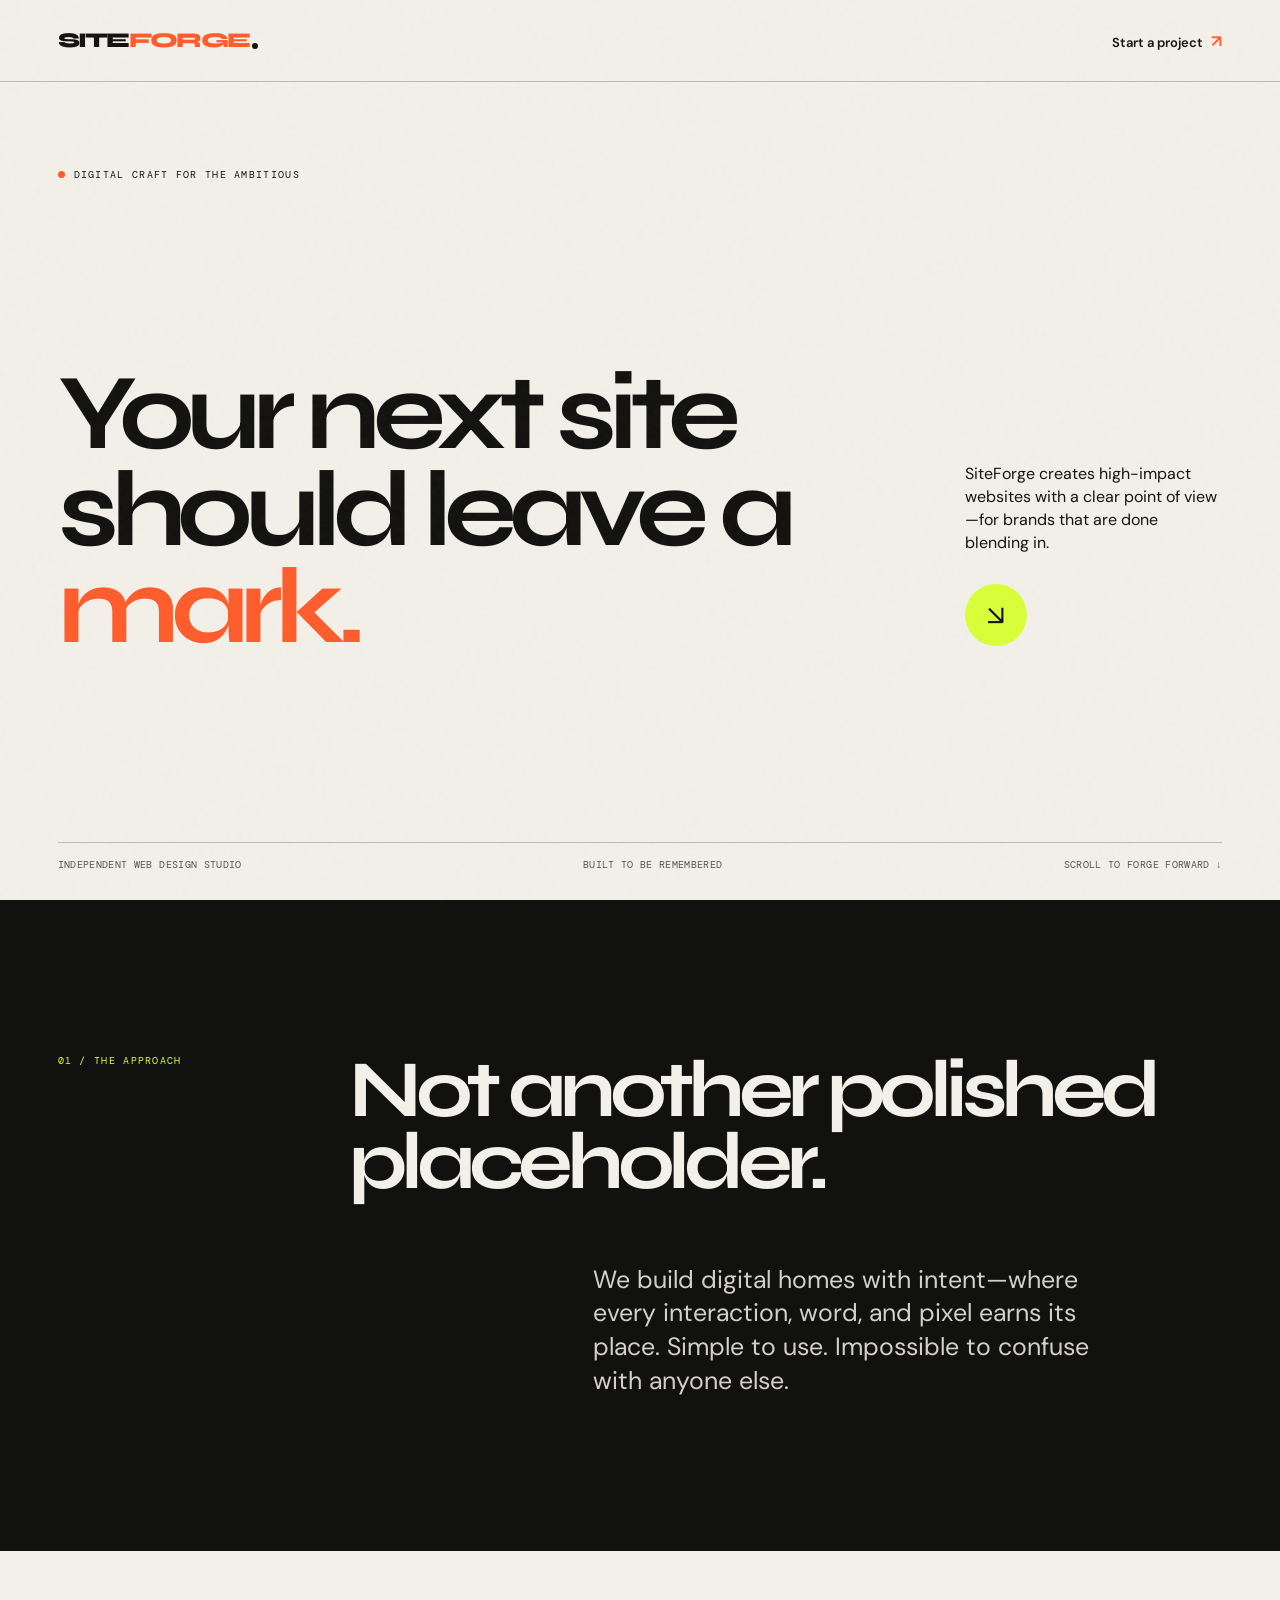
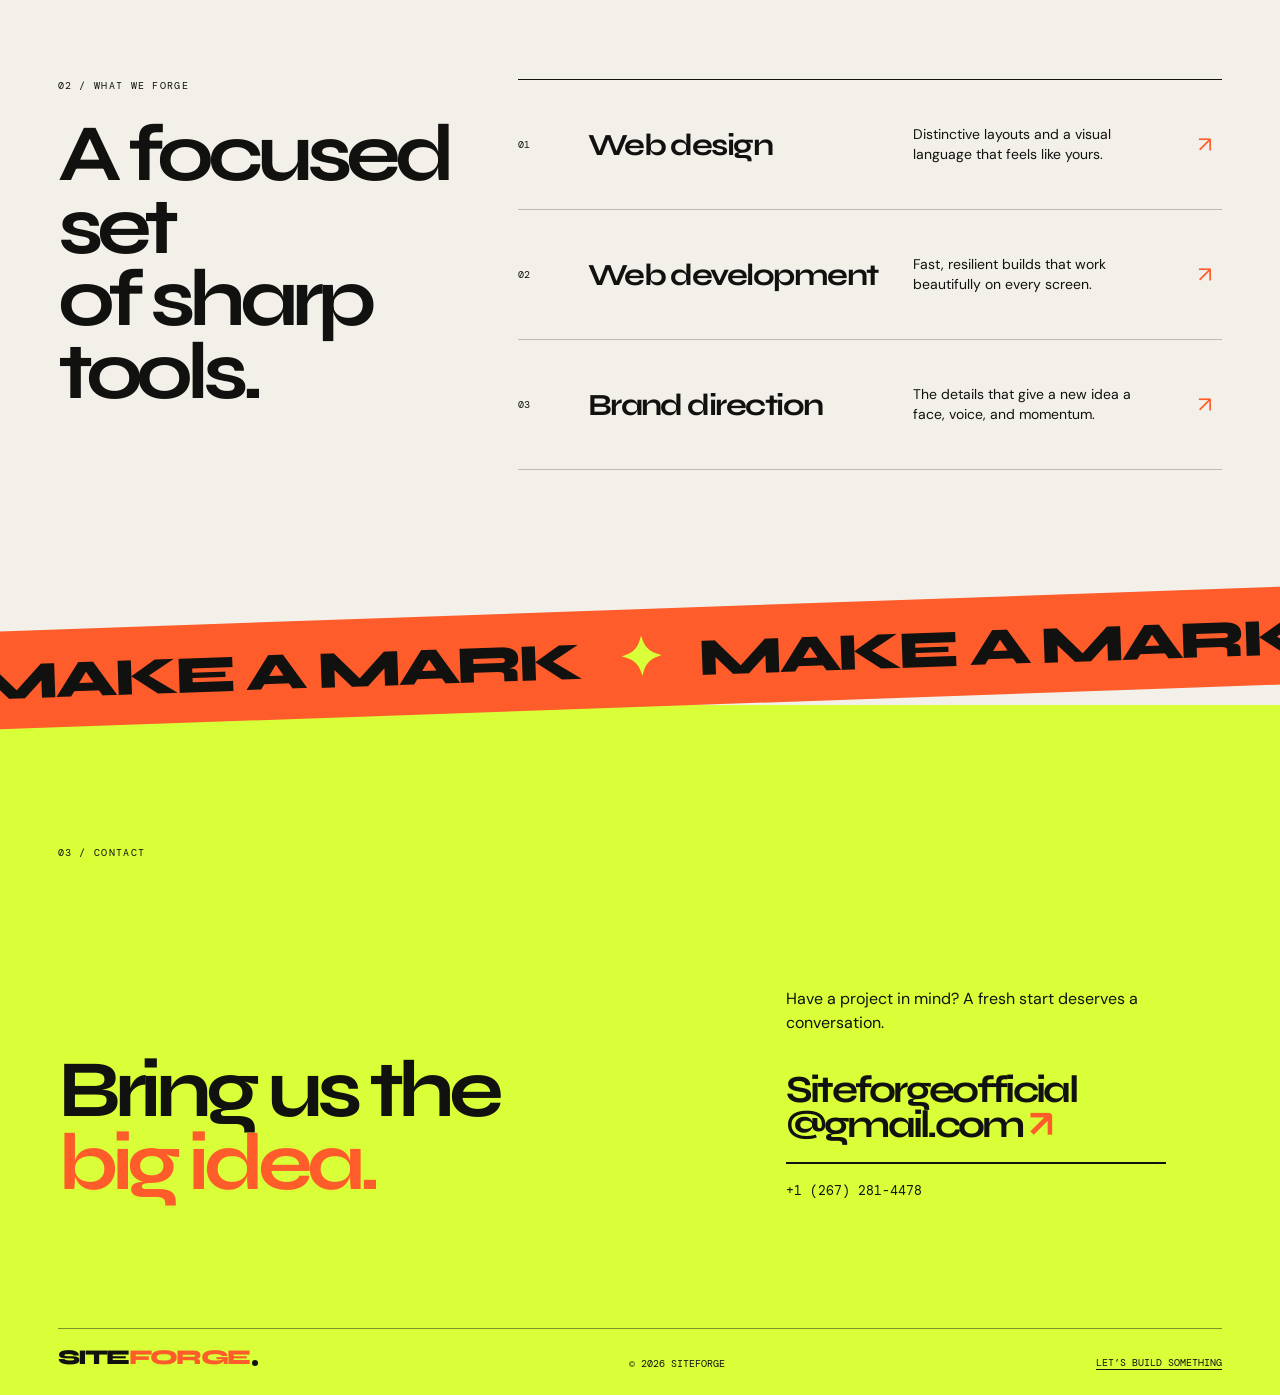
==== index.html @ 3c67f2af "Create SiteForge web design landing page" ====
<!doctype html>
<html lang="en">
  <head>
    <meta charset="UTF-8" />
    <meta name="viewport" content="width=device-width, initial-scale=1.0" />
    <meta name="description" content="SiteForge builds sharp, memorable websites for businesses ready to be seen." />
    <title>SiteForge — Websites with an edge</title>
    <link rel="preconnect" href="https://fonts.googleapis.com" />
    <link rel="preconnect" href="https://fonts.gstatic.com" crossorigin />
    <link href="https://fonts.googleapis.com/css2?family=DM+Mono:wght@400;500&family=DM+Sans:opsz,wght@9..40,400;9..40,500;9..40,600;9..40,700&family=Syne:wght@600;700;800&display=swap" rel="stylesheet" />
    <link rel="stylesheet" href="style.css" />
  </head>
  <body>
    <div class="noise" aria-hidden="true"></div>
    <header class="site-header">
      <a class="logo" href="#top" aria-label="SiteForge home">SITE<span>FORGE</span><i></i></a>
      <a class="header-link" href="#contact">Start a project <span>↗</span></a>
    </header>

    <main id="top">
      <section class="hero" aria-labelledby="hero-title">
        <div class="eyebrow"><span></span> Digital craft for the ambitious</div>
        <div class="hero-main">
          <h1 id="hero-title">Your next site<br />should leave a <em>mark.</em></h1>
          <div class="hero-side">
            <p>SiteForge creates high-impact websites with a clear point of view—for brands that are done blending in.</p>
            <a class="round-button" href="#contact" aria-label="Get in touch">↘</a>
          </div>
        </div>
        <div class="hero-footer">
          <span>Independent web design studio</span>
          <span>Built to be remembered</span>
          <span>Scroll to forge forward ↓</span>
        </div>
      </section>

      <section class="statement" aria-label="What SiteForge does">
        <p class="section-label">01 / The approach</p>
        <div>
          <h2>Not another polished<br />placeholder.</h2>
          <p class="statement-copy">We build digital homes with intent—where every interaction, word, and pixel earns its place. Simple to use. Impossible to confuse with anyone else.</p>
        </div>
      </section>

      <section class="services" aria-labelledby="services-title">
        <div class="services-intro">
          <p class="section-label">02 / What we forge</p>
          <h2 id="services-title">A focused set<br />of sharp tools.</h2>
        </div>
        <div class="service-list">
          <article class="service-item">
            <span class="service-number">01</span>
            <h3>Web design</h3>
            <p>Distinctive layouts and a visual language that feels like yours.</p>
            <span class="service-arrow">↗</span>
          </article>
          <article class="service-item">
            <span class="service-number">02</span>
            <h3>Web development</h3>
            <p>Fast, resilient builds that work beautifully on every screen.</p>
            <span class="service-arrow">↗</span>
          </article>
          <article class="service-item">
            <span class="service-number">03</span>
            <h3>Brand direction</h3>
            <p>The details that give a new idea a face, voice, and momentum.</p>
            <span class="service-arrow">↗</span>
          </article>
        </div>
      </section>

      <section class="marquee" aria-hidden="true">
        <div>MAKE A MARK <b>✦</b> MAKE A MARK <b>✦</b> MAKE A MARK <b>✦</b> MAKE A MARK <b>✦</b></div>
      </section>

      <section class="contact" id="contact" aria-labelledby="contact-title">
        <p class="section-label">03 / Contact</p>
        <div class="contact-content">
          <h2 id="contact-title">Bring us the<br /><em>big idea.</em></h2>
          <div class="contact-details">
            <p>Have a project in mind? A fresh start deserves a conversation.</p>
            <a class="email-link" href="mailto:Siteforgeofficial@gmail.com">Siteforgeofficial<br />@gmail.com <span>↗</span></a>
            <a class="phone-link" href="tel:+12672814478">+1 (267) 281-4478</a>
          </div>
        </div>
        <footer>
          <a class="logo footer-logo" href="#top">SITE<span>FORGE</span><i></i></a>
          <span>© 2026 SiteForge</span>
          <a href="mailto:Siteforgeofficial@gmail.com">Let’s build something</a>
        </footer>
      </section>
    </main>
    <script src="script.js"></script>
  </body>
</html>
---- style.css ----
:root { --ink:#11110f; --paper:#f3f0e9; --acid:#d9ff38; --orange:#ff5c2b; --line:rgba(17,17,15,.24); }
* { box-sizing:border-box; }
html { scroll-behavior:smooth; }
body { margin:0; background:var(--paper); color:var(--ink); font-family:"DM Sans",sans-serif; overflow-x:hidden; }
.noise { position:fixed; inset:0; opacity:.07; pointer-events:none; z-index:10; background-image:url("data:image/svg+xml,%3Csvg viewBox='0 0 180 180' xmlns='http://www.w3.org/2000/svg'%3E%3Cfilter id='n'%3E%3CfeTurbulence type='fractalNoise' baseFrequency='.9' numOctaves='4' stitchTiles='stitch'/%3E%3C/filter%3E%3Crect width='100%25' height='100%25' filter='url(%23n)' opacity='.55'/%3E%3C/svg%3E"); }
.site-header { height:82px; display:flex; align-items:center; justify-content:space-between; padding:0 4.5vw; border-bottom:1px solid var(--line); }
.logo { color:var(--ink); text-decoration:none; font-family:"Syne",sans-serif; font-size:21px; font-weight:800; letter-spacing:-1.7px; position:relative; display:inline-flex; align-items:center; }
.logo span { color:var(--orange); }.logo i { background:var(--ink); width:6px; height:6px; border-radius:50%; margin-left:3px; align-self:flex-end; margin-bottom:4px; }
.header-link { font-size:13px; color:var(--ink); text-decoration:none; font-weight:600; }.header-link span { color:var(--orange); font-size:17px; margin-left:5px; }
.hero { min-height:calc(100vh - 82px); padding:9.5vh 4.5vw 3.2vh; display:flex; flex-direction:column; justify-content:space-between; }
.eyebrow,.section-label { text-transform:uppercase; letter-spacing:1.3px; font-family:"DM Mono",monospace; font-size:10px; }.eyebrow { display:flex; align-items:center; gap:9px; }.eyebrow span { width:7px; height:7px; background:var(--orange); border-radius:50%; }
.hero-main { display:grid; grid-template-columns:minmax(0,1.8fr) minmax(250px,.55fr); align-items:end; gap:5vw; margin:7vh 0; }
h1,h2,h3,p { margin:0; } h1,h2 { font-family:"Syne",sans-serif; font-weight:700; letter-spacing:-.075em; line-height:.9; }
h1 { font-size:clamp(3.8rem,8.4vw,9.2rem); max-width:1050px; } em { font-style:normal; color:var(--orange); }
.hero-side { padding-bottom:10px; }.hero-side p { font-size:16px; line-height:1.45; max-width:280px; margin-bottom:30px; }
.round-button { height:62px; width:62px; border-radius:50%; display:grid; place-items:center; background:var(--acid); color:var(--ink); font-size:28px; text-decoration:none; transition:transform .25s, background .25s; }.round-button:hover { transform:rotate(45deg) scale(1.1); background:var(--orange); }
.hero-footer { display:flex; justify-content:space-between; font-family:"DM Mono",monospace; font-size:10px; letter-spacing:.35px; text-transform:uppercase; color:#55534d; border-top:1px solid var(--line); padding-top:15px; }
.statement { background:var(--ink); color:var(--paper); padding:12vw 4.5vw; display:grid; grid-template-columns:25% 1fr; }.statement .section-label { color:var(--acid); }.statement h2,.services h2,.contact h2 { font-size:clamp(3rem,6.3vw,7rem); }.statement-copy { max-width:520px; font-size:clamp(17px,2vw,25px); line-height:1.35; margin:5vw 0 0 28%; color:#d4d0c8; }
.services { padding:10vw 4.5vw 11vw; display:grid; grid-template-columns:34% 1fr; gap:5vw; }.services h2 { margin-top:26px; }.service-list { border-top:1px solid var(--ink); }.service-item { display:grid; grid-template-columns:50px 1.15fr 1fr 24px; align-items:center; gap:20px; min-height:130px; border-bottom:1px solid var(--line); transition:padding .3s,background .3s; }.service-item:hover { padding:0 20px; background:var(--acid); }.service-number { font:10px "DM Mono",monospace; }.service-item h3 { font-family:"Syne",sans-serif; font-size:clamp(20px,2.4vw,34px); letter-spacing:-.05em; }.service-item p { font-size:14px; line-height:1.4; max-width:235px; }.service-arrow { font-size:22px; color:var(--orange); }.service-item:hover .service-arrow { color:var(--ink); }
.marquee { background:var(--orange); white-space:nowrap; overflow:hidden; padding:17px 0 15px; transform:rotate(-2deg) scale(1.04); position:relative; z-index:2; }.marquee div { font-family:"Syne",sans-serif; font-size:clamp(26px,4vw,54px); font-weight:800; letter-spacing:-.06em; animation:slide 20s linear infinite; }.marquee b { color:var(--acid); margin:0 24px; } @keyframes slide { to { transform:translateX(-30%); } }
.contact { background:var(--acid); min-height:690px; padding:11vw 4.5vw 25px; display:flex; flex-direction:column; justify-content:space-between; }.contact-content { display:grid; grid-template-columns:1.25fr .75fr; align-items:end; margin:8vw 0; }.contact h2 em { color:var(--orange); }.contact-details { max-width:380px; }.contact-details > p { line-height:1.45; font-size:16px; margin-bottom:38px; }.email-link { font-family:"Syne",sans-serif; font-size:clamp(25px,3vw,45px); font-weight:700; letter-spacing:-.07em; line-height:.92; color:var(--ink); text-decoration:none; display:block; border-bottom:2px solid var(--ink); padding-bottom:19px; }.email-link span { color:var(--orange); font-family:"DM Sans",sans-serif; }.phone-link { color:var(--ink); font-family:"DM Mono",monospace; text-decoration:none; font-size:13px; display:inline-block; margin-top:18px; } footer { display:flex; justify-content:space-between; align-items:end; border-top:1px solid rgba(17,17,15,.45); padding-top:16px; font:10px "DM Mono",monospace; text-transform:uppercase; } footer a:not(.logo) { color:var(--ink); text-decoration:none; border-bottom:1px solid var(--ink); }
@media (max-width:700px) { .site-header { height:65px; padding:0 20px; }.header-link { font-size:11px; }.hero { min-height:calc(100vh - 65px); padding:7vh 20px 20px; }.hero-main { display:block; margin:auto 0 5vh; }.hero-side { display:flex; justify-content:space-between; align-items:end; gap:20px; margin-top:34px; }.hero-side p { font-size:14px; margin:0; }.round-button { flex:0 0 52px; height:52px; width:52px; }.hero-footer span:nth-child(2) { display:none; }.hero-footer { font-size:8px; }.statement { padding:85px 20px; display:block; }.statement h2 { margin-top:42px; }.statement-copy { margin:36px 0 0; font-size:17px; }.services { display:block; padding:85px 20px; }.services-intro { margin-bottom:52px; }.service-item { grid-template-columns:28px 1fr 16px; gap:12px; min-height:116px; }.service-item p { display:none; }.service-arrow { grid-column:3; }.marquee { padding:12px 0 10px; }.contact { min-height:610px; padding:82px 20px 20px; }.contact-content { display:block; margin:auto 0; }.contact-details { margin-top:45px; }.email-link { font-size:30px; } footer { font-size:8px; }.footer-logo { font-size:16px; } }
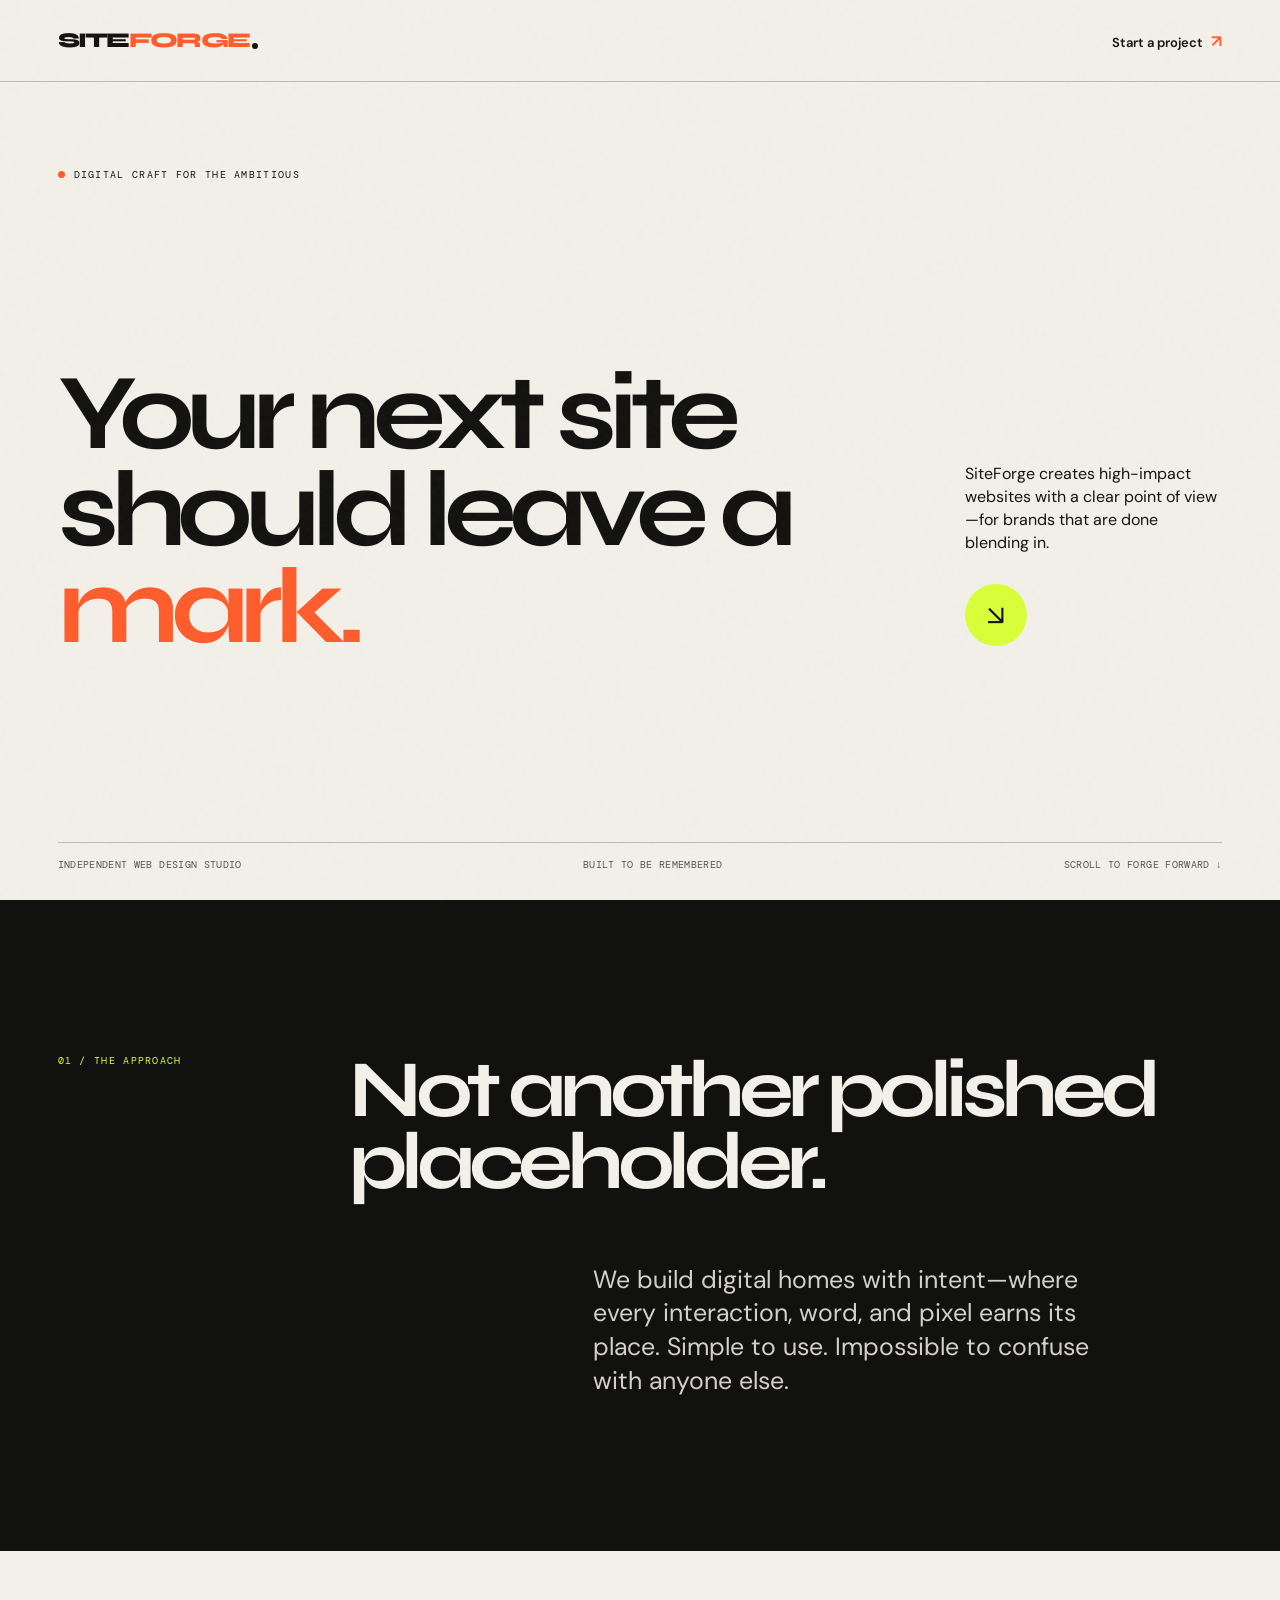
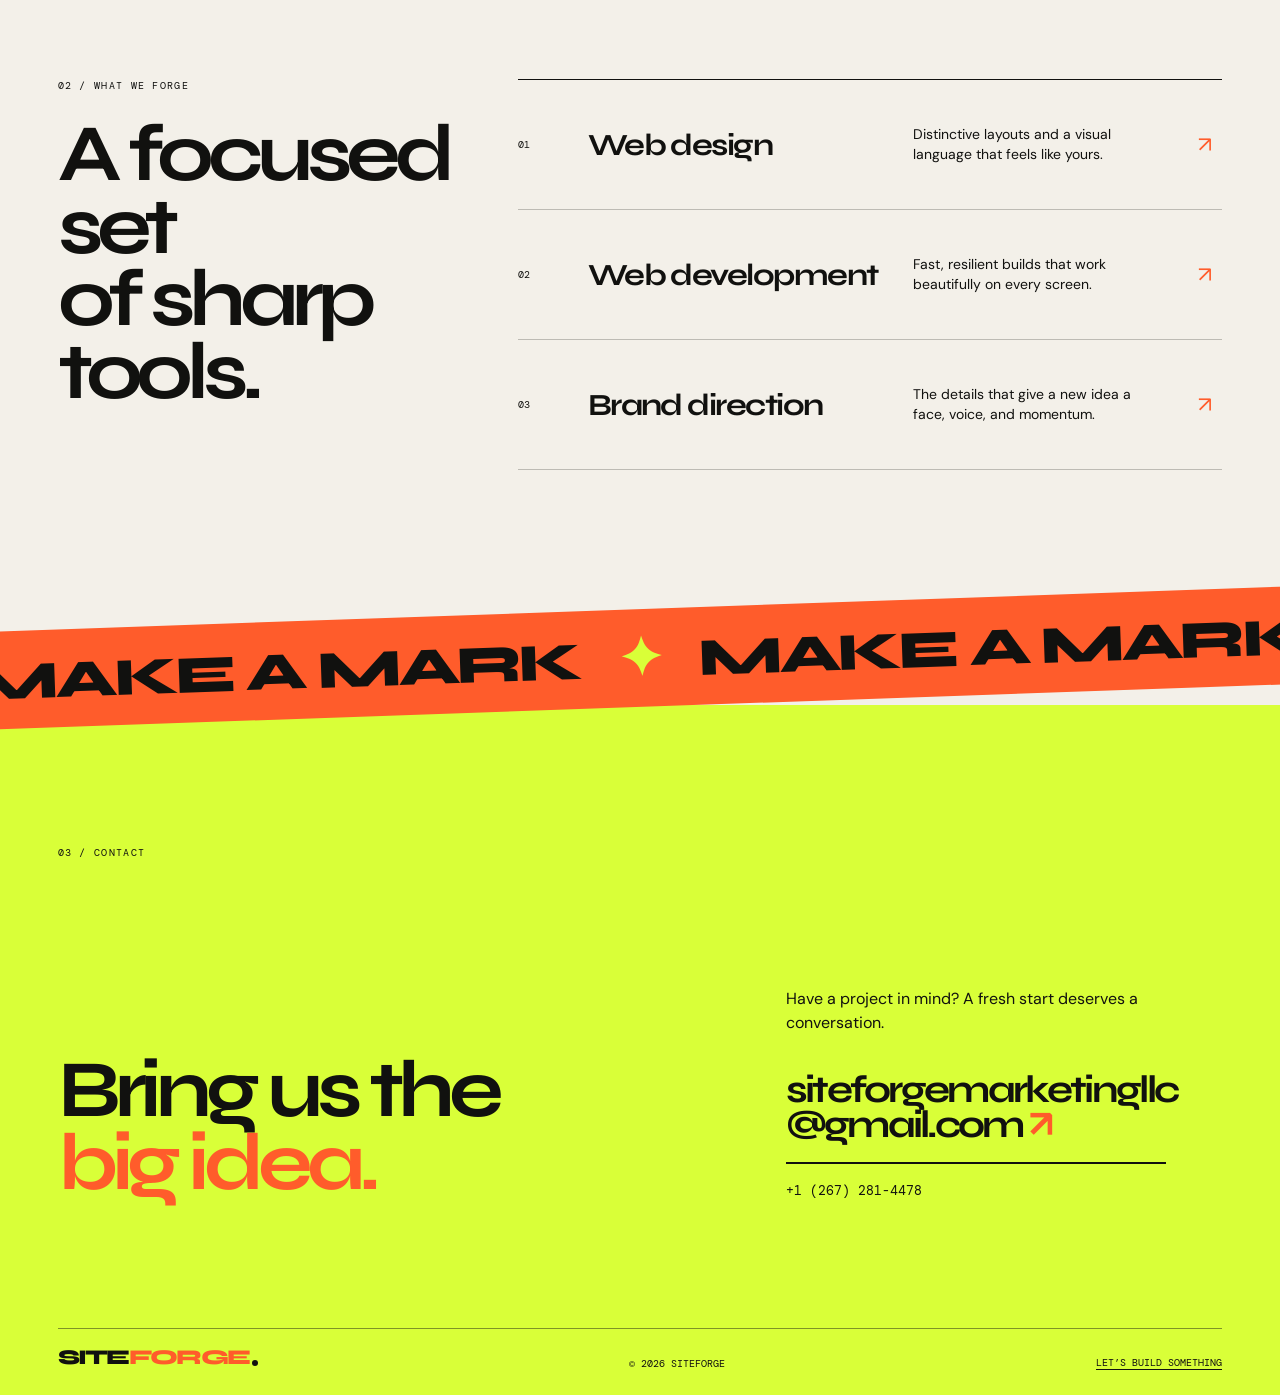
==== commit 65ffb281: "Update SiteForge contact email" ====
--- a/index.html
+++ b/index.html
@@ -79,14 +79,14 @@
           <h2 id="contact-title">Bring us the<br /><em>big idea.</em></h2>
           <div class="contact-details">
             <p>Have a project in mind? A fresh start deserves a conversation.</p>
-            <a class="email-link" href="mailto:Siteforgeofficial@gmail.com">Siteforgeofficial<br />@gmail.com <span>↗</span></a>
+            <a class="email-link" href="mailto:siteforgemarketingllc@gmail.com">siteforgemarketingllc<br />@gmail.com <span>↗</span></a>
             <a class="phone-link" href="tel:+12672814478">+1 (267) 281-4478</a>
           </div>
         </div>
         <footer>
           <a class="logo footer-logo" href="#top">SITE<span>FORGE</span><i></i></a>
           <span>© 2026 SiteForge</span>
-          <a href="mailto:Siteforgeofficial@gmail.com">Let’s build something</a>
+          <a href="mailto:siteforgemarketingllc@gmail.com">Let’s build something</a>
         </footer>
       </section>
     </main>
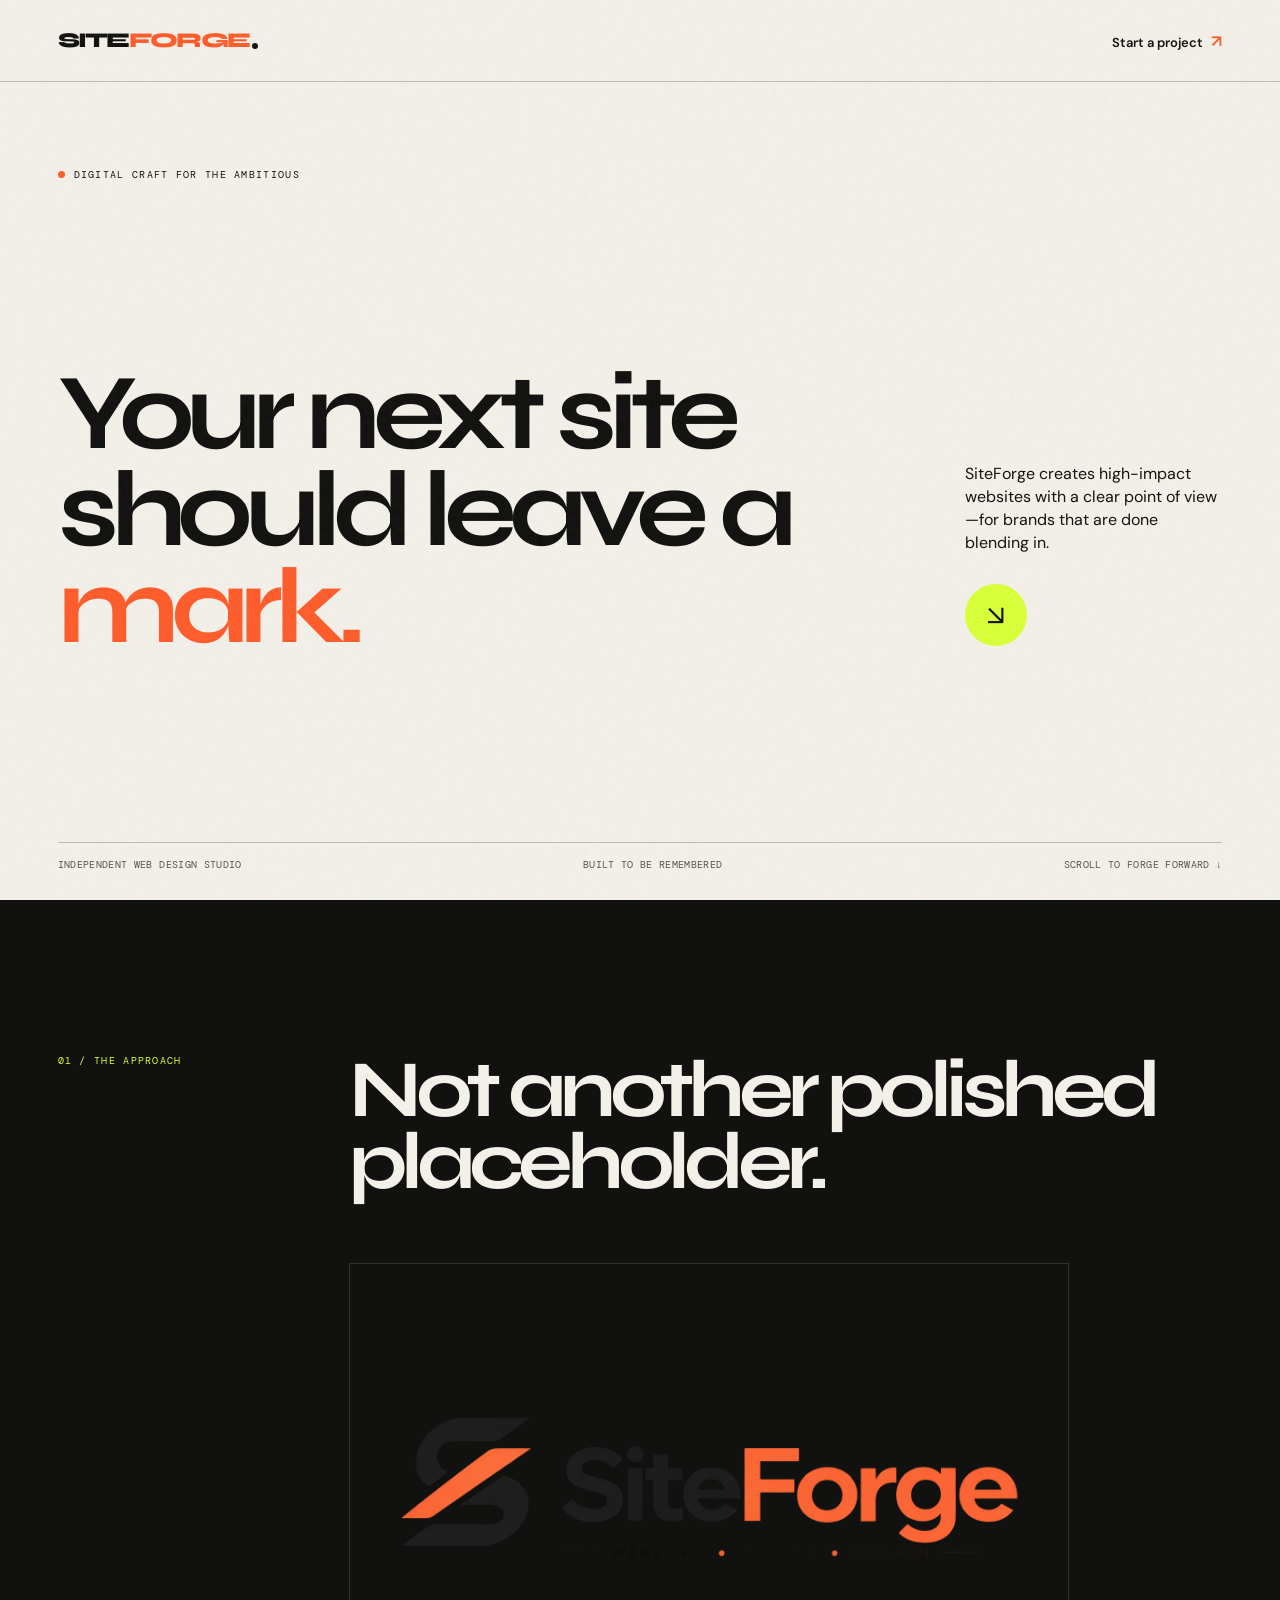
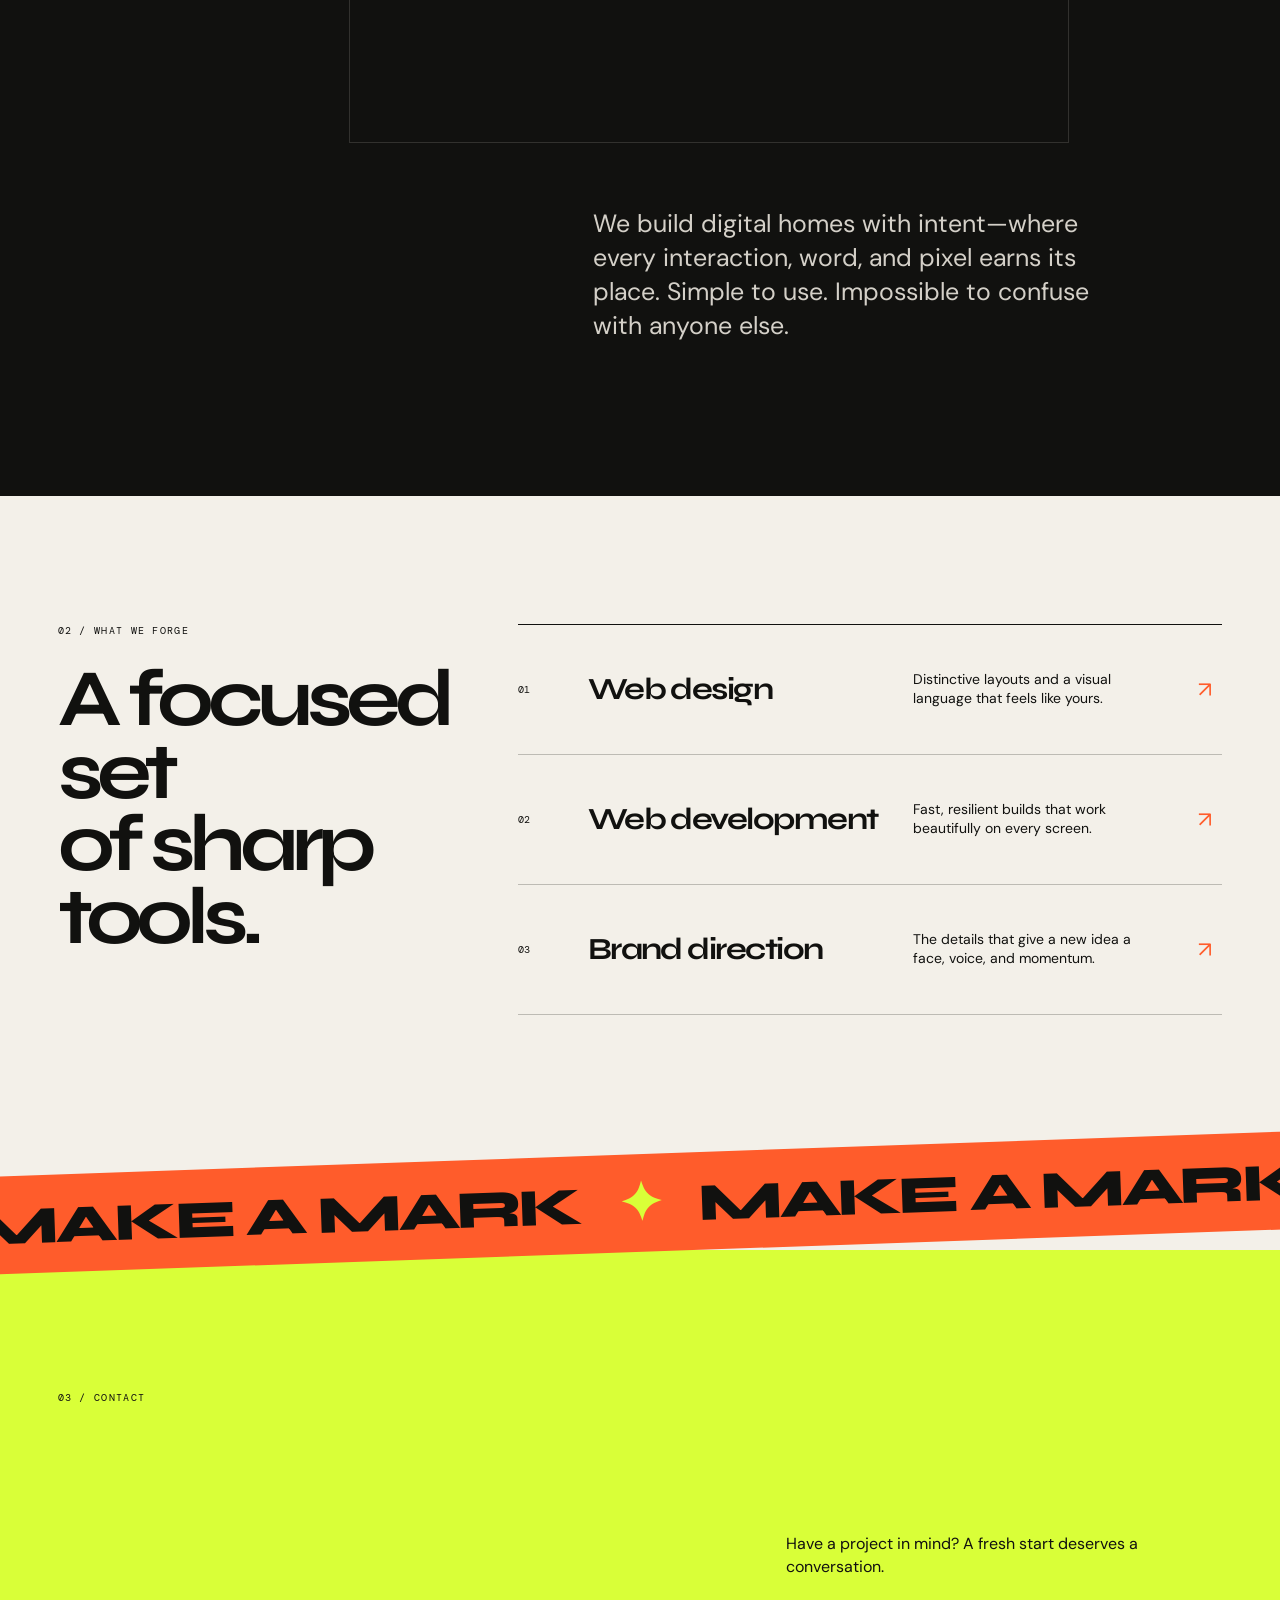
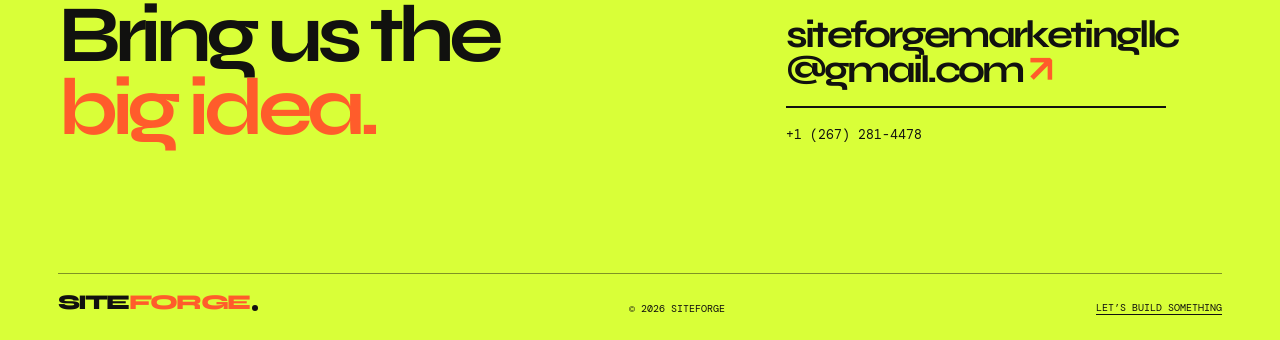
==== commit 4119cb76: "Add SiteForge brand logo" ====
--- a/index.html
+++ b/index.html
@@ -38,6 +38,7 @@
         <p class="section-label">01 / The approach</p>
         <div>
           <h2>Not another polished<br />placeholder.</h2>
+          <img class="brand-mark" src="assets/siteforge-logo.png" alt="SiteForge logo with the tagline Sites · Brands · Growth" />
           <p class="statement-copy">We build digital homes with intent—where every interaction, word, and pixel earns its place. Simple to use. Impossible to confuse with anyone else.</p>
         </div>
       </section>
--- a/style.css
+++ b/style.css
@@ -15,8 +15,8 @@
 .hero-side { padding-bottom:10px; }.hero-side p { font-size:16px; line-height:1.45; max-width:280px; margin-bottom:30px; }
 .round-button { height:62px; width:62px; border-radius:50%; display:grid; place-items:center; background:var(--acid); color:var(--ink); font-size:28px; text-decoration:none; transition:transform .25s, background .25s; }.round-button:hover { transform:rotate(45deg) scale(1.1); background:var(--orange); }
 .hero-footer { display:flex; justify-content:space-between; font-family:"DM Mono",monospace; font-size:10px; letter-spacing:.35px; text-transform:uppercase; color:#55534d; border-top:1px solid var(--line); padding-top:15px; }
-.statement { background:var(--ink); color:var(--paper); padding:12vw 4.5vw; display:grid; grid-template-columns:25% 1fr; }.statement .section-label { color:var(--acid); }.statement h2,.services h2,.contact h2 { font-size:clamp(3rem,6.3vw,7rem); }.statement-copy { max-width:520px; font-size:clamp(17px,2vw,25px); line-height:1.35; margin:5vw 0 0 28%; color:#d4d0c8; }
+.statement { background:var(--ink); color:var(--paper); padding:12vw 4.5vw; display:grid; grid-template-columns:25% 1fr; }.statement .section-label { color:var(--acid); }.statement h2,.services h2,.contact h2 { font-size:clamp(3rem,6.3vw,7rem); }.brand-mark { display:block; width:min(100%,720px); height:auto; margin:5vw 0 0; border:1px solid rgba(243,240,233,.14); }.statement-copy { max-width:520px; font-size:clamp(17px,2vw,25px); line-height:1.35; margin:5vw 0 0 28%; color:#d4d0c8; }
 .services { padding:10vw 4.5vw 11vw; display:grid; grid-template-columns:34% 1fr; gap:5vw; }.services h2 { margin-top:26px; }.service-list { border-top:1px solid var(--ink); }.service-item { display:grid; grid-template-columns:50px 1.15fr 1fr 24px; align-items:center; gap:20px; min-height:130px; border-bottom:1px solid var(--line); transition:padding .3s,background .3s; }.service-item:hover { padding:0 20px; background:var(--acid); }.service-number { font:10px "DM Mono",monospace; }.service-item h3 { font-family:"Syne",sans-serif; font-size:clamp(20px,2.4vw,34px); letter-spacing:-.05em; }.service-item p { font-size:14px; line-height:1.4; max-width:235px; }.service-arrow { font-size:22px; color:var(--orange); }.service-item:hover .service-arrow { color:var(--ink); }
 .marquee { background:var(--orange); white-space:nowrap; overflow:hidden; padding:17px 0 15px; transform:rotate(-2deg) scale(1.04); position:relative; z-index:2; }.marquee div { font-family:"Syne",sans-serif; font-size:clamp(26px,4vw,54px); font-weight:800; letter-spacing:-.06em; animation:slide 20s linear infinite; }.marquee b { color:var(--acid); margin:0 24px; } @keyframes slide { to { transform:translateX(-30%); } }
 .contact { background:var(--acid); min-height:690px; padding:11vw 4.5vw 25px; display:flex; flex-direction:column; justify-content:space-between; }.contact-content { display:grid; grid-template-columns:1.25fr .75fr; align-items:end; margin:8vw 0; }.contact h2 em { color:var(--orange); }.contact-details { max-width:380px; }.contact-details > p { line-height:1.45; font-size:16px; margin-bottom:38px; }.email-link { font-family:"Syne",sans-serif; font-size:clamp(25px,3vw,45px); font-weight:700; letter-spacing:-.07em; line-height:.92; color:var(--ink); text-decoration:none; display:block; border-bottom:2px solid var(--ink); padding-bottom:19px; }.email-link span { color:var(--orange); font-family:"DM Sans",sans-serif; }.phone-link { color:var(--ink); font-family:"DM Mono",monospace; text-decoration:none; font-size:13px; display:inline-block; margin-top:18px; } footer { display:flex; justify-content:space-between; align-items:end; border-top:1px solid rgba(17,17,15,.45); padding-top:16px; font:10px "DM Mono",monospace; text-transform:uppercase; } footer a:not(.logo) { color:var(--ink); text-decoration:none; border-bottom:1px solid var(--ink); }
-@media (max-width:700px) { .site-header { height:65px; padding:0 20px; }.header-link { font-size:11px; }.hero { min-height:calc(100vh - 65px); padding:7vh 20px 20px; }.hero-main { display:block; margin:auto 0 5vh; }.hero-side { display:flex; justify-content:space-between; align-items:end; gap:20px; margin-top:34px; }.hero-side p { font-size:14px; margin:0; }.round-button { flex:0 0 52px; height:52px; width:52px; }.hero-footer span:nth-child(2) { display:none; }.hero-footer { font-size:8px; }.statement { padding:85px 20px; display:block; }.statement h2 { margin-top:42px; }.statement-copy { margin:36px 0 0; font-size:17px; }.services { display:block; padding:85px 20px; }.services-intro { margin-bottom:52px; }.service-item { grid-template-columns:28px 1fr 16px; gap:12px; min-height:116px; }.service-item p { display:none; }.service-arrow { grid-column:3; }.marquee { padding:12px 0 10px; }.contact { min-height:610px; padding:82px 20px 20px; }.contact-content { display:block; margin:auto 0; }.contact-details { margin-top:45px; }.email-link { font-size:30px; } footer { font-size:8px; }.footer-logo { font-size:16px; } }
+@media (max-width:700px) { .site-header { height:65px; padding:0 20px; }.header-link { font-size:11px; }.hero { min-height:calc(100vh - 65px); padding:7vh 20px 20px; }.hero-main { display:block; margin:auto 0 5vh; }.hero-side { display:flex; justify-content:space-between; align-items:end; gap:20px; margin-top:34px; }.hero-side p { font-size:14px; margin:0; }.round-button { flex:0 0 52px; height:52px; width:52px; }.hero-footer span:nth-child(2) { display:none; }.hero-footer { font-size:8px; }.statement { padding:85px 20px; display:block; }.statement h2 { margin-top:42px; }.brand-mark { margin-top:42px; width:100%; }.statement-copy { margin:36px 0 0; font-size:17px; }.services { display:block; padding:85px 20px; }.services-intro { margin-bottom:52px; }.service-item { grid-template-columns:28px 1fr 16px; gap:12px; min-height:116px; }.service-item p { display:none; }.service-arrow { grid-column:3; }.marquee { padding:12px 0 10px; }.contact { min-height:610px; padding:82px 20px 20px; }.contact-content { display:block; margin:auto 0; }.contact-details { margin-top:45px; }.email-link { font-size:30px; } footer { font-size:8px; }.footer-logo { font-size:16px; } }
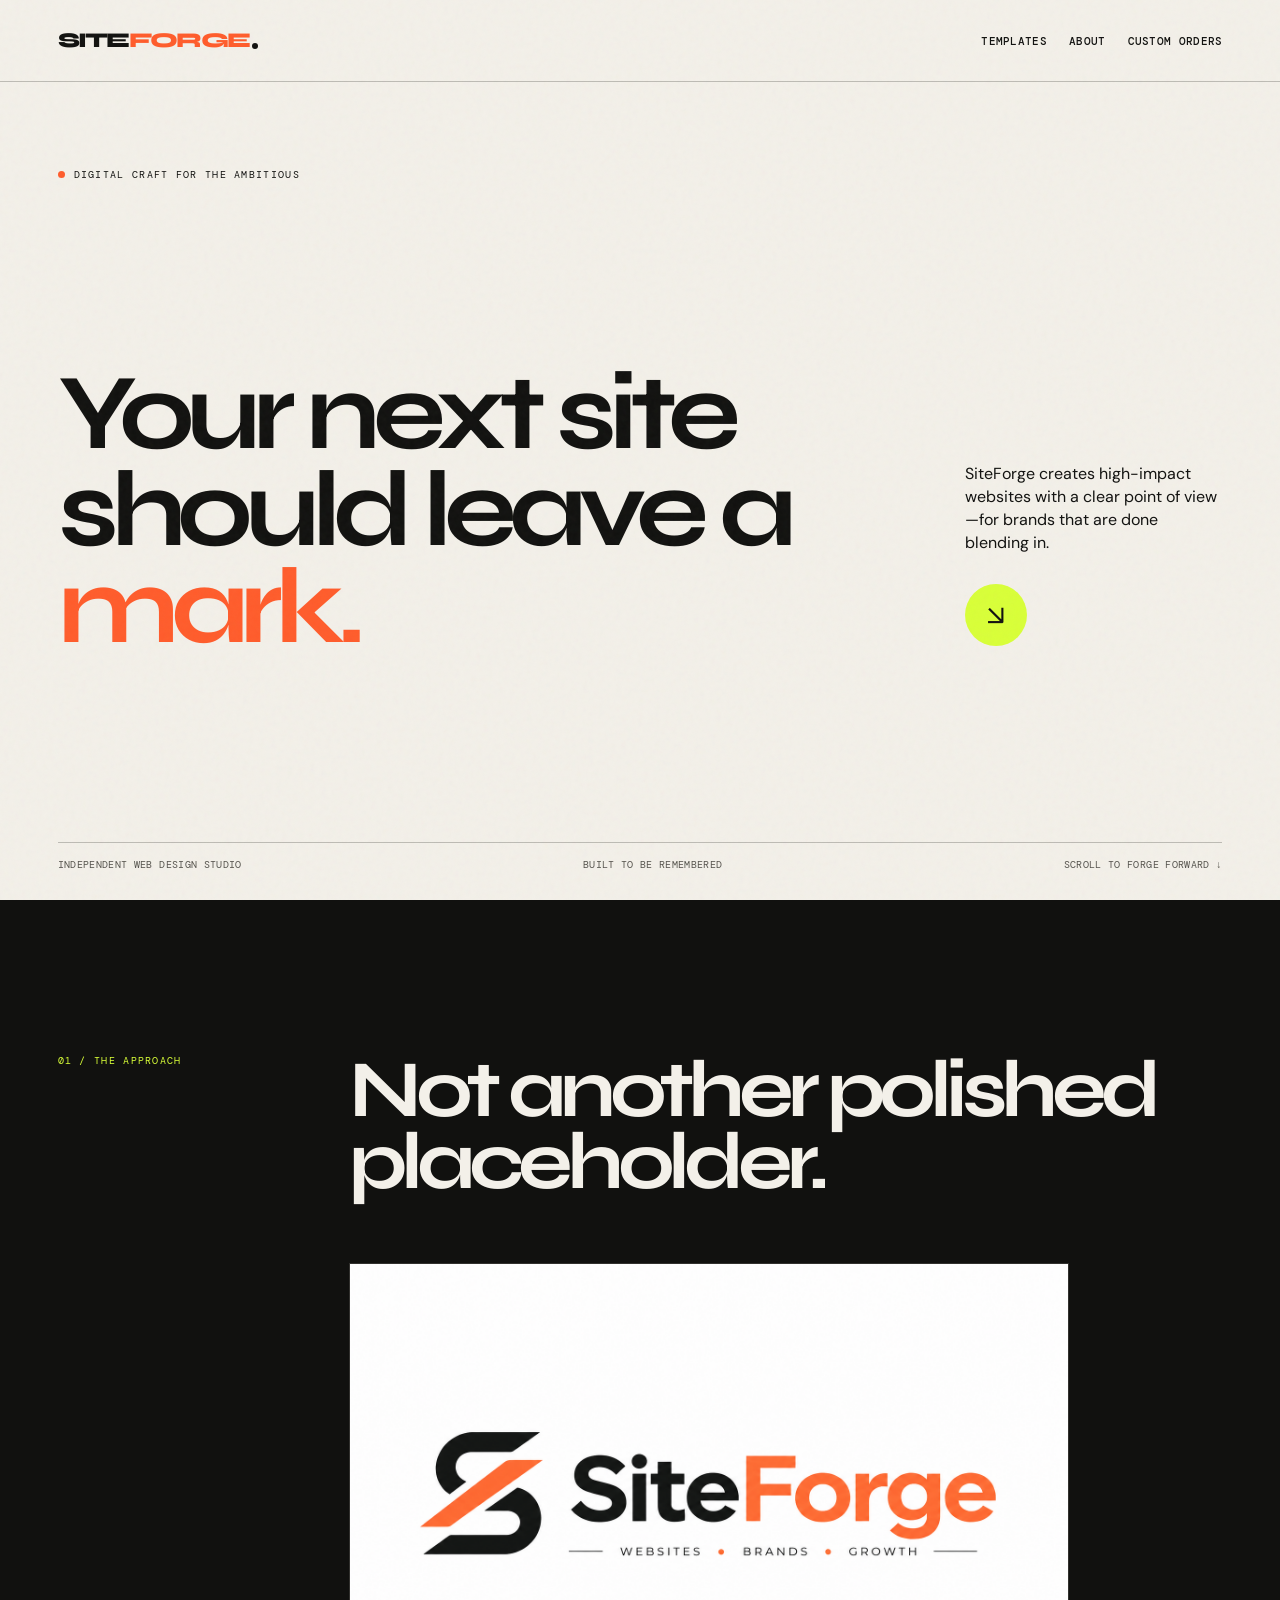
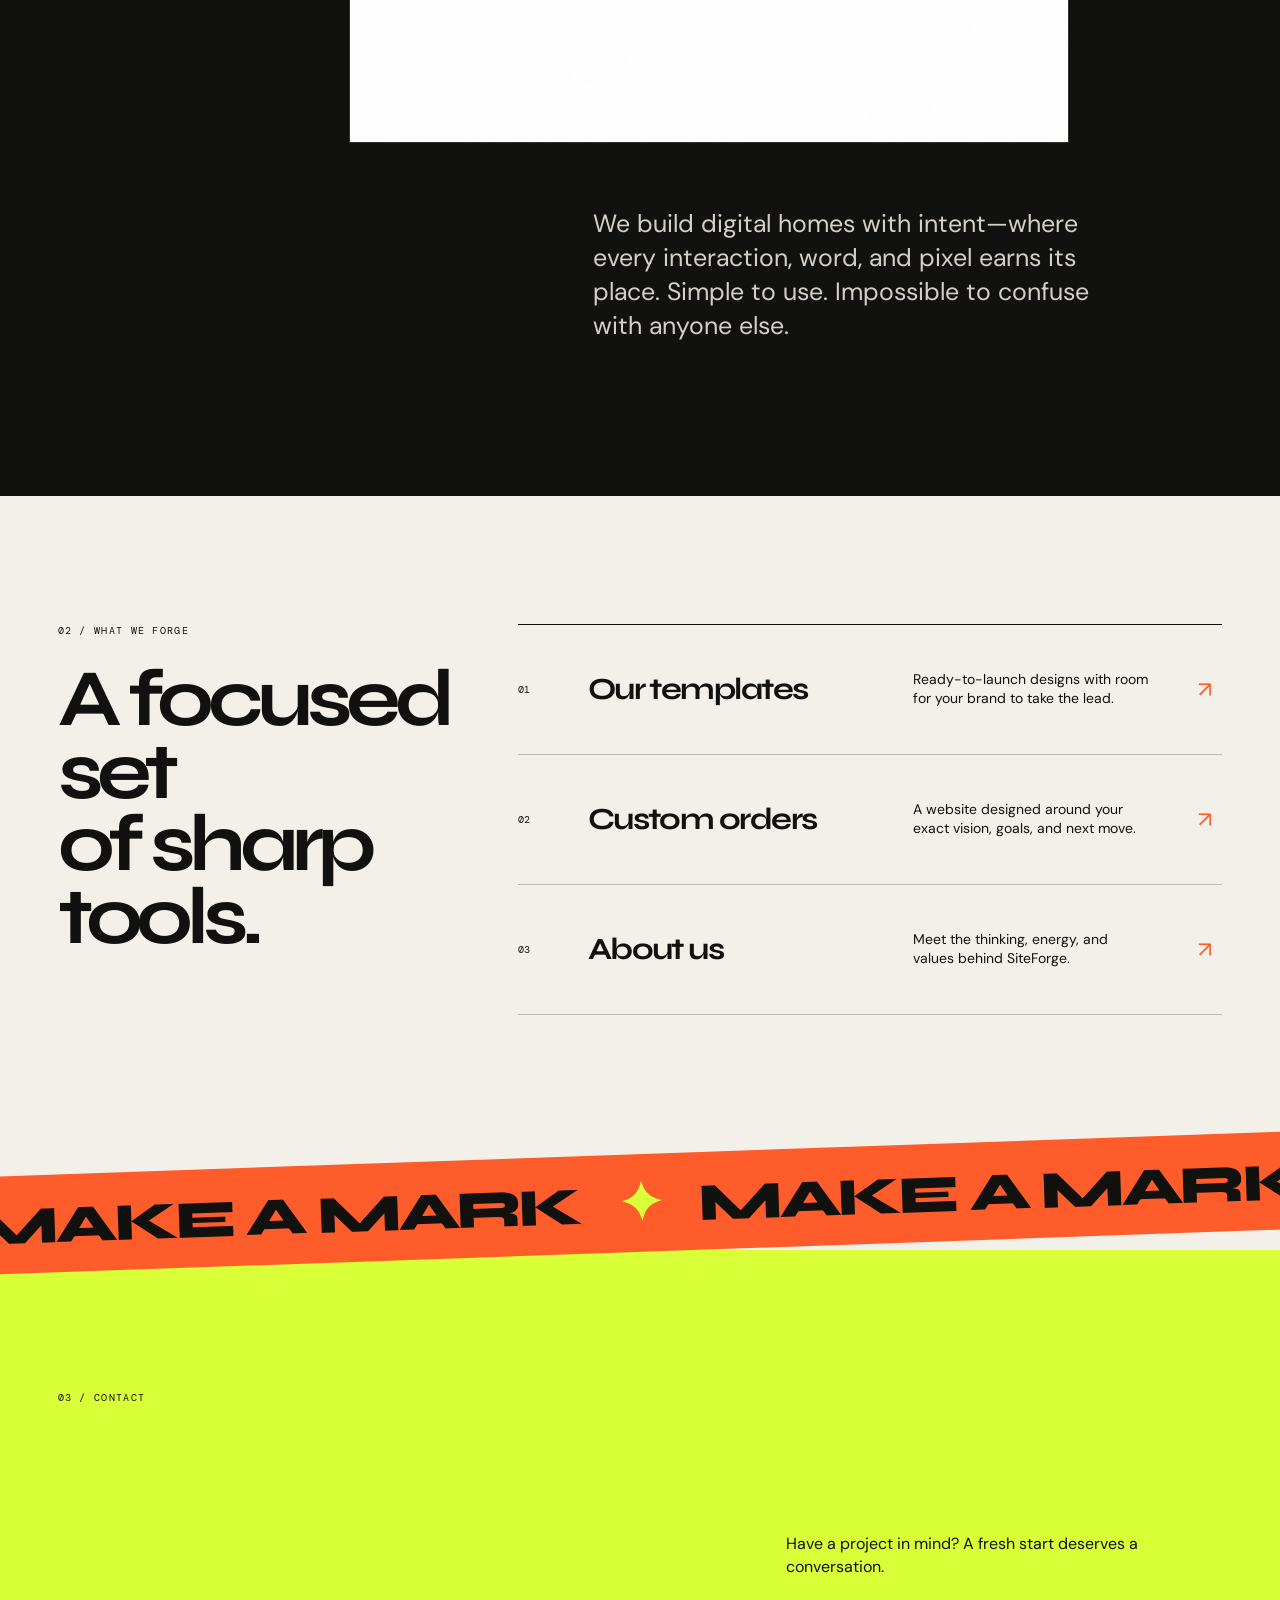
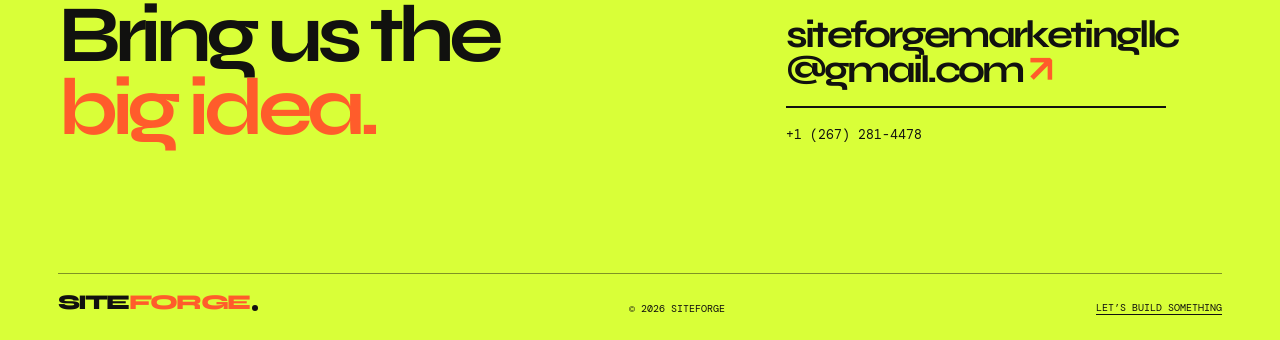
==== commit ea19a035: "Make SiteForge a multi-page site" ====
--- a/index.html
+++ b/index.html
@@ -13,8 +13,8 @@
   <body>
     <div class="noise" aria-hidden="true"></div>
     <header class="site-header">
-      <a class="logo" href="#top" aria-label="SiteForge home">SITE<span>FORGE</span><i></i></a>
-      <a class="header-link" href="#contact">Start a project <span>↗</span></a>
+      <a class="logo" href="index.html" aria-label="SiteForge home">SITE<span>FORGE</span><i></i></a>
+      <nav class="site-nav" aria-label="Main navigation"><a href="templates.html">Templates</a><a href="about.html">About</a><a href="custom-orders.html">Custom orders</a></nav>
     </header>
 
     <main id="top">
@@ -49,24 +49,24 @@
           <h2 id="services-title">A focused set<br />of sharp tools.</h2>
         </div>
         <div class="service-list">
-          <article class="service-item">
+          <a class="service-item" href="templates.html">
             <span class="service-number">01</span>
-            <h3>Web design</h3>
-            <p>Distinctive layouts and a visual language that feels like yours.</p>
+            <h3>Our templates</h3>
+            <p>Ready-to-launch designs with room for your brand to take the lead.</p>
             <span class="service-arrow">↗</span>
-          </article>
-          <article class="service-item">
+          </a>
+          <a class="service-item" href="custom-orders.html">
             <span class="service-number">02</span>
-            <h3>Web development</h3>
-            <p>Fast, resilient builds that work beautifully on every screen.</p>
+            <h3>Custom orders</h3>
+            <p>A website designed around your exact vision, goals, and next move.</p>
             <span class="service-arrow">↗</span>
-          </article>
-          <article class="service-item">
+          </a>
+          <a class="service-item" href="about.html">
             <span class="service-number">03</span>
-            <h3>Brand direction</h3>
-            <p>The details that give a new idea a face, voice, and momentum.</p>
+            <h3>About us</h3>
+            <p>Meet the thinking, energy, and values behind SiteForge.</p>
             <span class="service-arrow">↗</span>
-          </article>
+          </a>
         </div>
       </section>
 
--- a/style.css
+++ b/style.css
@@ -6,7 +6,7 @@
 .site-header { height:82px; display:flex; align-items:center; justify-content:space-between; padding:0 4.5vw; border-bottom:1px solid var(--line); }
 .logo { color:var(--ink); text-decoration:none; font-family:"Syne",sans-serif; font-size:21px; font-weight:800; letter-spacing:-1.7px; position:relative; display:inline-flex; align-items:center; }
 .logo span { color:var(--orange); }.logo i { background:var(--ink); width:6px; height:6px; border-radius:50%; margin-left:3px; align-self:flex-end; margin-bottom:4px; }
-.header-link { font-size:13px; color:var(--ink); text-decoration:none; font-weight:600; }.header-link span { color:var(--orange); font-size:17px; margin-left:5px; }
+.header-link { font-size:13px; color:var(--ink); text-decoration:none; font-weight:600; }.header-link span { color:var(--orange); font-size:17px; margin-left:5px; }.site-nav { display:flex; align-items:center; gap:22px; }.site-nav a { color:var(--ink); font:500 11px "DM Mono",monospace; letter-spacing:.3px; text-decoration:none; text-transform:uppercase; }.site-nav a:hover,.site-nav a.active { color:var(--orange); }
 .hero { min-height:calc(100vh - 82px); padding:9.5vh 4.5vw 3.2vh; display:flex; flex-direction:column; justify-content:space-between; }
 .eyebrow,.section-label { text-transform:uppercase; letter-spacing:1.3px; font-family:"DM Mono",monospace; font-size:10px; }.eyebrow { display:flex; align-items:center; gap:9px; }.eyebrow span { width:7px; height:7px; background:var(--orange); border-radius:50%; }
 .hero-main { display:grid; grid-template-columns:minmax(0,1.8fr) minmax(250px,.55fr); align-items:end; gap:5vw; margin:7vh 0; }
@@ -16,7 +16,8 @@
 .round-button { height:62px; width:62px; border-radius:50%; display:grid; place-items:center; background:var(--acid); color:var(--ink); font-size:28px; text-decoration:none; transition:transform .25s, background .25s; }.round-button:hover { transform:rotate(45deg) scale(1.1); background:var(--orange); }
 .hero-footer { display:flex; justify-content:space-between; font-family:"DM Mono",monospace; font-size:10px; letter-spacing:.35px; text-transform:uppercase; color:#55534d; border-top:1px solid var(--line); padding-top:15px; }
 .statement { background:var(--ink); color:var(--paper); padding:12vw 4.5vw; display:grid; grid-template-columns:25% 1fr; }.statement .section-label { color:var(--acid); }.statement h2,.services h2,.contact h2 { font-size:clamp(3rem,6.3vw,7rem); }.brand-mark { display:block; width:min(100%,720px); height:auto; margin:5vw 0 0; border:1px solid rgba(243,240,233,.14); }.statement-copy { max-width:520px; font-size:clamp(17px,2vw,25px); line-height:1.35; margin:5vw 0 0 28%; color:#d4d0c8; }
-.services { padding:10vw 4.5vw 11vw; display:grid; grid-template-columns:34% 1fr; gap:5vw; }.services h2 { margin-top:26px; }.service-list { border-top:1px solid var(--ink); }.service-item { display:grid; grid-template-columns:50px 1.15fr 1fr 24px; align-items:center; gap:20px; min-height:130px; border-bottom:1px solid var(--line); transition:padding .3s,background .3s; }.service-item:hover { padding:0 20px; background:var(--acid); }.service-number { font:10px "DM Mono",monospace; }.service-item h3 { font-family:"Syne",sans-serif; font-size:clamp(20px,2.4vw,34px); letter-spacing:-.05em; }.service-item p { font-size:14px; line-height:1.4; max-width:235px; }.service-arrow { font-size:22px; color:var(--orange); }.service-item:hover .service-arrow { color:var(--ink); }
+.services { padding:10vw 4.5vw 11vw; display:grid; grid-template-columns:34% 1fr; gap:5vw; }.services h2 { margin-top:26px; }.service-list { border-top:1px solid var(--ink); }.service-item { color:var(--ink); text-decoration:none; display:grid; grid-template-columns:50px 1.15fr 1fr 24px; align-items:center; gap:20px; min-height:130px; border-bottom:1px solid var(--line); transition:padding .3s,background .3s; }.service-item:hover { padding:0 20px; background:var(--acid); }.service-number { font:10px "DM Mono",monospace; }.service-item h3 { font-family:"Syne",sans-serif; font-size:clamp(20px,2.4vw,34px); letter-spacing:-.05em; }.service-item p { font-size:14px; line-height:1.4; max-width:235px; }.service-arrow { font-size:22px; color:var(--orange); }.service-item:hover .service-arrow { color:var(--ink); }
 .marquee { background:var(--orange); white-space:nowrap; overflow:hidden; padding:17px 0 15px; transform:rotate(-2deg) scale(1.04); position:relative; z-index:2; }.marquee div { font-family:"Syne",sans-serif; font-size:clamp(26px,4vw,54px); font-weight:800; letter-spacing:-.06em; animation:slide 20s linear infinite; }.marquee b { color:var(--acid); margin:0 24px; } @keyframes slide { to { transform:translateX(-30%); } }
 .contact { background:var(--acid); min-height:690px; padding:11vw 4.5vw 25px; display:flex; flex-direction:column; justify-content:space-between; }.contact-content { display:grid; grid-template-columns:1.25fr .75fr; align-items:end; margin:8vw 0; }.contact h2 em { color:var(--orange); }.contact-details { max-width:380px; }.contact-details > p { line-height:1.45; font-size:16px; margin-bottom:38px; }.email-link { font-family:"Syne",sans-serif; font-size:clamp(25px,3vw,45px); font-weight:700; letter-spacing:-.07em; line-height:.92; color:var(--ink); text-decoration:none; display:block; border-bottom:2px solid var(--ink); padding-bottom:19px; }.email-link span { color:var(--orange); font-family:"DM Sans",sans-serif; }.phone-link { color:var(--ink); font-family:"DM Mono",monospace; text-decoration:none; font-size:13px; display:inline-block; margin-top:18px; } footer { display:flex; justify-content:space-between; align-items:end; border-top:1px solid rgba(17,17,15,.45); padding-top:16px; font:10px "DM Mono",monospace; text-transform:uppercase; } footer a:not(.logo) { color:var(--ink); text-decoration:none; border-bottom:1px solid var(--ink); }
-@media (max-width:700px) { .site-header { height:65px; padding:0 20px; }.header-link { font-size:11px; }.hero { min-height:calc(100vh - 65px); padding:7vh 20px 20px; }.hero-main { display:block; margin:auto 0 5vh; }.hero-side { display:flex; justify-content:space-between; align-items:end; gap:20px; margin-top:34px; }.hero-side p { font-size:14px; margin:0; }.round-button { flex:0 0 52px; height:52px; width:52px; }.hero-footer span:nth-child(2) { display:none; }.hero-footer { font-size:8px; }.statement { padding:85px 20px; display:block; }.statement h2 { margin-top:42px; }.brand-mark { margin-top:42px; width:100%; }.statement-copy { margin:36px 0 0; font-size:17px; }.services { display:block; padding:85px 20px; }.services-intro { margin-bottom:52px; }.service-item { grid-template-columns:28px 1fr 16px; gap:12px; min-height:116px; }.service-item p { display:none; }.service-arrow { grid-column:3; }.marquee { padding:12px 0 10px; }.contact { min-height:610px; padding:82px 20px 20px; }.contact-content { display:block; margin:auto 0; }.contact-details { margin-top:45px; }.email-link { font-size:30px; } footer { font-size:8px; }.footer-logo { font-size:16px; } }
+.inner-page { min-height:calc(100vh - 82px); padding:9vw 4.5vw 11vw; }.inner-page h1 { margin-top:26px; }.page-lead { max-width:560px; margin:4vw 0 7vw 33%; font-size:clamp(18px,2.1vw,26px); line-height:1.35; }.template-grid { display:grid; grid-template-columns:repeat(3,1fr); gap:18px; }.template-card { min-height:390px; padding:25px; display:flex; flex-direction:column; justify-content:space-between; border:1px solid var(--ink); }.template-card span { font:11px "DM Mono",monospace; }.template-card h2 { font-size:clamp(2.1rem,3.5vw,4rem); }.template-card p { max-width:250px; line-height:1.4; }.template-card a { color:var(--ink); font:11px "DM Mono",monospace; text-transform:uppercase; text-decoration:none; border-bottom:1px solid var(--ink); padding-bottom:10px; }.card-one { background:var(--acid); }.card-two { background:var(--orange); }.card-three { background:var(--ink); color:var(--paper); }.card-three a { color:var(--paper); border-color:var(--paper); }.page-footer { padding:22px 4.5vw; background:var(--ink); color:var(--paper); }.page-footer .logo,.page-footer a { color:var(--paper); }.page-footer .logo span { color:var(--orange); }.about-page { background:var(--ink); color:var(--paper); }.about-layout { display:grid; grid-template-columns:1fr 1fr; gap:8vw; align-items:start; margin-top:7vw; }.light-mark { width:100%; margin:0; border:0; }.about-copy { font-size:17px; line-height:1.48; }.about-copy > p + p { margin-top:20px; }.about-copy dl { margin:45px 0; }.about-copy dl div { border-top:1px solid rgba(243,240,233,.3); padding:17px 0; }.about-copy dt { font:10px "DM Mono",monospace; color:var(--acid); text-transform:uppercase; margin-bottom:10px; }.about-copy dd { margin:0; }.button-link { display:inline-block; background:var(--acid); color:var(--ink); text-decoration:none; padding:14px 18px; font:11px "DM Mono",monospace; text-transform:uppercase; }.order-page { background:var(--paper); }.order-form { max-width:800px; margin:6vw 0 0 26%; display:grid; grid-template-columns:1fr 1fr; gap:25px 20px; }.order-form label { display:flex; flex-direction:column; gap:10px; font:10px "DM Mono",monospace; text-transform:uppercase; }.order-form input,.order-form select,.order-form textarea { border:0; border-bottom:1px solid var(--ink); background:transparent; border-radius:0; padding:11px 0; font:16px "DM Sans",sans-serif; color:var(--ink); outline:none; }.order-form textarea { min-height:90px; resize:vertical; }.form-message,.form-actions,.form-note { grid-column:1 / -1; }.form-actions { display:flex; gap:12px; }.form-actions button { cursor:pointer; border:0; background:var(--ink); color:var(--paper); padding:15px 18px; font:11px "DM Mono",monospace; text-transform:uppercase; }.form-actions .text-button { background:var(--orange); }.form-note { color:#59574f; font-size:11px; }
+@media (max-width:700px) { .site-header { height:65px; padding:0 20px; }.site-nav { gap:11px; }.site-nav a { font-size:8px; }.header-link { font-size:11px; }.hero { min-height:calc(100vh - 65px); padding:7vh 20px 20px; }.hero-main { display:block; margin:auto 0 5vh; }.hero-side { display:flex; justify-content:space-between; align-items:end; gap:20px; margin-top:34px; }.hero-side p { font-size:14px; margin:0; }.round-button { flex:0 0 52px; height:52px; width:52px; }.hero-footer span:nth-child(2) { display:none; }.hero-footer { font-size:8px; }.statement { padding:85px 20px; display:block; }.statement h2 { margin-top:42px; }.brand-mark { margin-top:42px; width:100%; }.statement-copy { margin:36px 0 0; font-size:17px; }.services { display:block; padding:85px 20px; }.services-intro { margin-bottom:52px; }.service-item { grid-template-columns:28px 1fr 16px; gap:12px; min-height:116px; }.service-item p { display:none; }.service-arrow { grid-column:3; }.marquee { padding:12px 0 10px; }.contact { min-height:610px; padding:82px 20px 20px; }.contact-content { display:block; margin:auto 0; }.contact-details { margin-top:45px; }.email-link { font-size:30px; } footer { font-size:8px; }.footer-logo { font-size:16px; }.inner-page { min-height:calc(100vh - 65px); padding:70px 20px; }.page-lead { margin:36px 0 58px; font-size:18px; }.template-grid,.about-layout { grid-template-columns:1fr; }.template-card { min-height:310px; }.about-layout { gap:35px; }.order-form { display:flex; flex-direction:column; margin:45px 0 0; gap:22px; }.form-actions { flex-direction:column; }.page-footer { padding:20px; flex-wrap:wrap; gap:14px; } }
